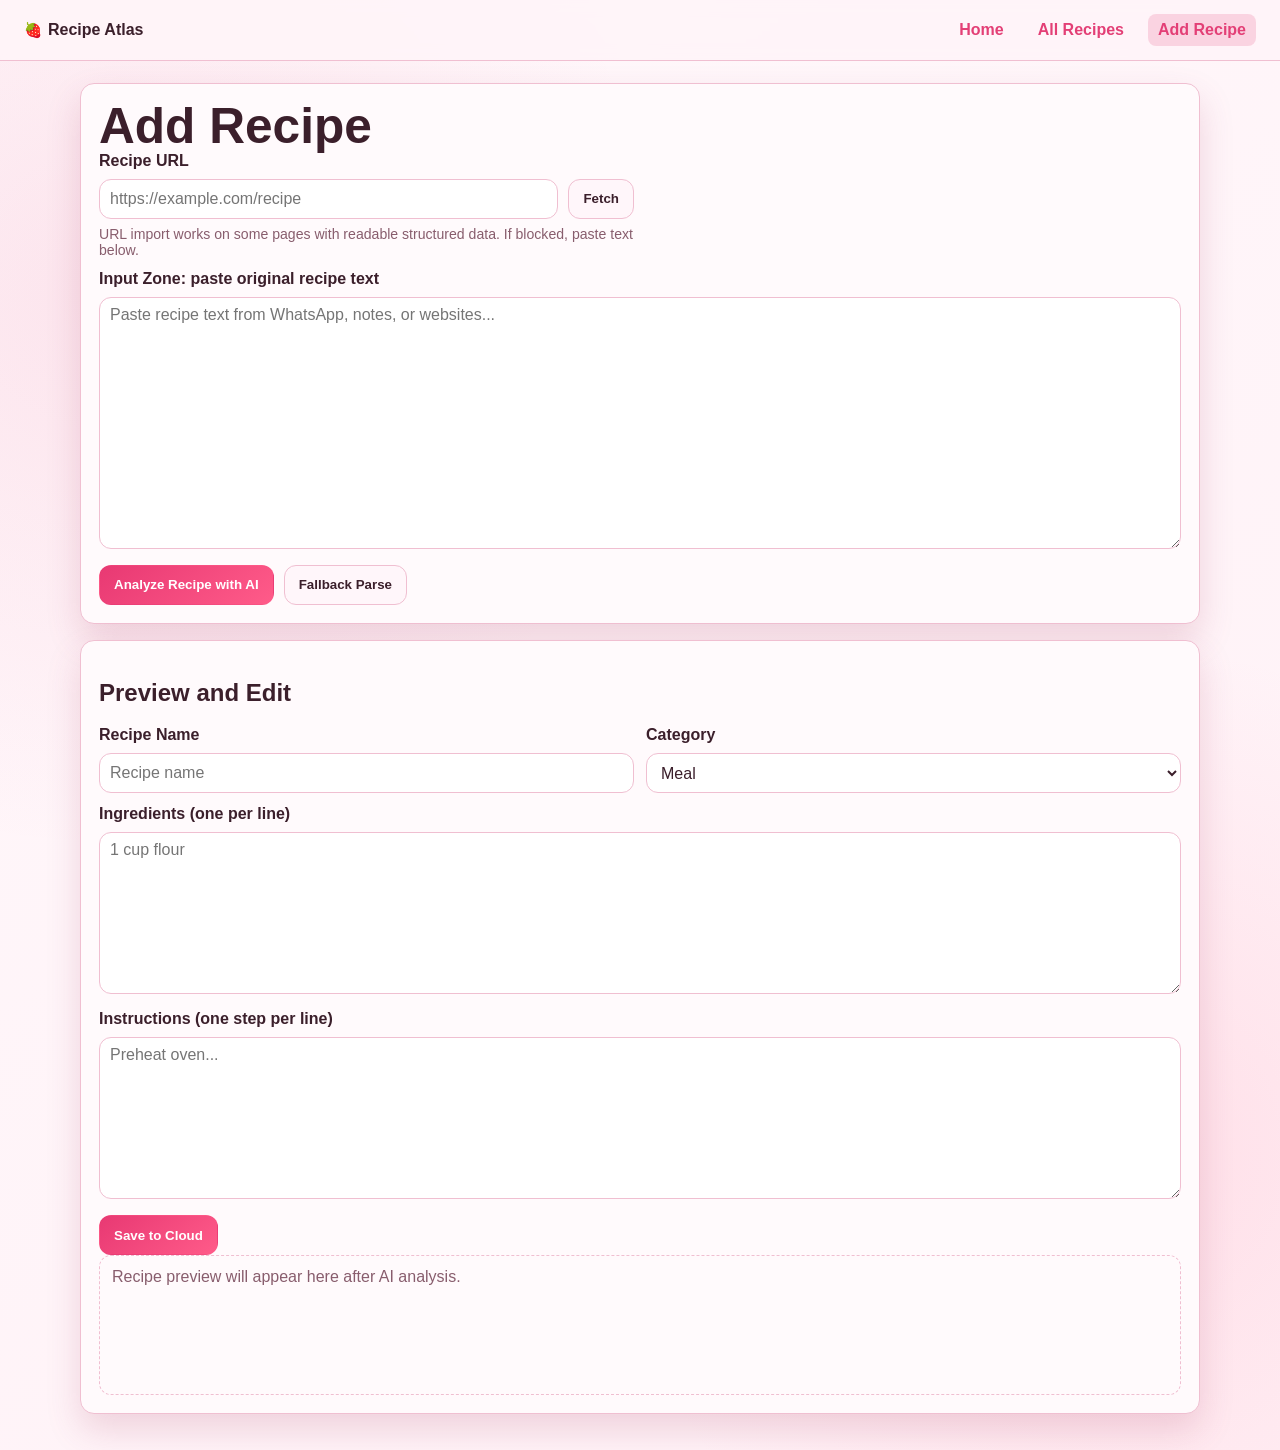
==== add-recipe.html @ dffe5b4d "Initial commit" ====
<!doctype html>
<html lang="en">
  <head>
    <meta charset="UTF-8" />
    <meta name="viewport" content="width=device-width, initial-scale=1.0" />
    <title>Recipe Atlas - Add Recipe</title>
    <link rel="stylesheet" href="styles.css" />
  </head>
  <body data-page="add">
    <header class="site-header">
      <a class="brand" href="index.html">Recipe Atlas</a>
      <nav class="site-nav">
        <a href="index.html">Home</a>
        <a href="recipes.html">All Recipes</a>
        <a class="active" href="add-recipe.html">Add Recipe</a>
      </nav>
    </header>

    <main class="container">
      <section class="panel">
        <div class="section-head">
          <h1>Add Recipe</h1>
        </div>
        <div class="add-grid">
          <div>
            <label for="recipeUrl">Recipe URL</label>
            <div class="inline-field">
              <input id="recipeUrl" type="url" placeholder="https://example.com/recipe" />
              <button id="fetchUrlBtn" class="btn btn-secondary" type="button">Fetch</button>
            </div>
            <p class="hint">
              URL import works on some pages with readable structured data. If blocked, paste text below.
            </p>
          </div>
          <div class="full">
            <label for="recipeSource">Input Zone: paste original recipe text</label>
            <textarea
              id="recipeSource"
              rows="13"
              placeholder="Paste recipe text from WhatsApp, notes, or websites..."
            ></textarea>
          </div>
          <div class="full actions">
            <button id="analyzeBtn" class="btn btn-primary" type="button">Analyze Recipe with AI</button>
            <button id="previewBtn" class="btn btn-secondary" type="button">Fallback Parse</button>
          </div>
        </div>
      </section>

      <section class="panel">
        <div class="section-head">
          <h2>Preview and Edit</h2>
        </div>
        <div class="add-grid">
          <div>
            <label for="recipeTitle">Recipe Name</label>
            <input id="recipeTitle" type="text" placeholder="Recipe name" />
          </div>
          <div>
            <label for="recipeCategory">Category</label>
            <select id="recipeCategory"></select>
          </div>
          <div class="full">
            <label for="ingredientsEditor">Ingredients (one per line)</label>
            <textarea id="ingredientsEditor" rows="8" placeholder="1 cup flour"></textarea>
          </div>
          <div class="full">
            <label for="stepsEditor">Instructions (one step per line)</label>
            <textarea id="stepsEditor" rows="8" placeholder="Preheat oven..."></textarea>
          </div>
          <div class="full actions">
            <button id="saveBtn" class="btn btn-primary" type="button">Save to Cloud</button>
          </div>
        </div>
        <div id="saveStatus" class="preview-box">Recipe preview will appear here after AI analysis.</div>
      </section>
    </main>

    <script src="sync-config.js"></script>
    <script src="app.js"></script>
  </body>
</html>
---- styles.css ----
:root {
  --bg: #fff1f6;
  --paper: #fffafc;
  --text: #3b1f2b;
  --muted: #885d6d;
  --line: #f0bfd1;
  --accent: #e33f76;
  --accent-2: #ff6a8e;
  --accent-soft: #ffd9e6;
  --seed: #ffd45d;
  --shadow: 0 16px 34px rgba(165, 63, 100, 0.18);
}

* {
  box-sizing: border-box;
}

body {
  margin: 0;
  color: var(--text);
  background:
    radial-gradient(circle at 10% 12%, rgba(255, 65, 104, 0.15) 1.2px, transparent 1.4px),
    radial-gradient(circle at 20% 24%, rgba(255, 65, 104, 0.12) 1.1px, transparent 1.3px),
    radial-gradient(circle at 86% 30%, rgba(255, 65, 104, 0.12) 1.1px, transparent 1.3px),
    radial-gradient(circle at 76% 86%, rgba(255, 65, 104, 0.14) 1.2px, transparent 1.4px),
    radial-gradient(circle at 8% 20%, rgba(227, 63, 118, 0.1), transparent 34%),
    radial-gradient(circle at 88% 80%, rgba(255, 106, 142, 0.14), transparent 32%),
    linear-gradient(145deg, #fff8fb, var(--bg));
  font-family: "Plus Jakarta Sans", "Segoe UI", Tahoma, sans-serif;
}

a {
  color: var(--accent);
  text-decoration: none;
}

.site-header {
  position: sticky;
  top: 0;
  z-index: 10;
  display: flex;
  justify-content: space-between;
  align-items: center;
  padding: 14px 24px;
  border-bottom: 1px solid var(--line);
  background: rgba(255, 244, 249, 0.9);
  backdrop-filter: blur(7px);
}

.brand {
  font-weight: 800;
  color: var(--text);
  display: inline-flex;
  align-items: center;
  gap: 6px;
}

.brand::before {
  content: "🍓";
  font-size: 0.92rem;
}

.site-nav {
  display: flex;
  gap: 14px;
  font-weight: 650;
}

.site-nav a {
  padding: 7px 10px;
  border-radius: 8px;
}

.site-nav a.active {
  background: rgba(227, 63, 118, 0.18);
}

.container {
  width: min(1120px, calc(100% - 28px));
  margin: 22px auto 36px;
  display: grid;
  gap: 16px;
}

.hero,
.panel {
  border: 1px solid var(--line);
  border-radius: 14px;
  background: var(--paper);
  box-shadow: var(--shadow);
  padding: 18px;
}

.hero h1,
.panel h1 {
  margin: 0;
  font-size: clamp(1.7rem, 4vw, 3.1rem);
  line-height: 1;
  letter-spacing: 0;
}

.hero p {
  max-width: 760px;
}

.hero {
  position: relative;
  overflow: hidden;
}

.hero::after {
  content: "";
  position: absolute;
  width: 180px;
  height: 180px;
  right: -36px;
  top: -48px;
  border-radius: 58% 42% 60% 40%;
  background:
    radial-gradient(circle at 30% 35%, var(--seed) 2px, transparent 3px),
    radial-gradient(circle at 60% 55%, var(--seed) 2px, transparent 3px),
    radial-gradient(circle at 45% 70%, var(--seed) 2px, transparent 3px),
    linear-gradient(165deg, #f25a8d, #db2d67);
  opacity: 0.78;
}

.eyebrow {
  margin: 0 0 8px;
  color: var(--accent-2);
  font-size: 0.78rem;
  text-transform: uppercase;
  font-weight: 800;
  letter-spacing: 0.08em;
}

.hero-actions,
.toolbar,
.actions {
  display: flex;
  flex-wrap: wrap;
  gap: 10px;
  align-items: center;
}

.btn {
  border: 1px solid transparent;
  border-radius: 12px;
  min-height: 40px;
  padding: 0 14px;
  font-weight: 700;
  cursor: pointer;
}

.btn-primary {
  color: #fff;
  background: linear-gradient(140deg, #e83973, #ff5b89);
}

.btn-secondary {
  border-color: var(--line);
  background: #fff6fa;
  color: var(--text);
}

.section-head {
  display: flex;
  justify-content: space-between;
  gap: 12px;
  align-items: center;
}

.stats-grid,
.recipe-grid {
  margin-top: 12px;
  display: grid;
  gap: 12px;
  grid-template-columns: repeat(auto-fill, minmax(220px, 1fr));
}

.stat-card,
.recipe-card,
.subpanel {
  border: 1px solid var(--line);
  border-radius: 12px;
  padding: 12px;
  background: #fff;
  position: relative;
}

.recipe-card::after {
  content: "";
  position: absolute;
  right: 10px;
  top: 10px;
  width: 8px;
  height: 8px;
  border-radius: 50%;
  background: #ff3f68;
  box-shadow:
    -8px 6px 0 #ff3f68,
    -3px 12px 0 #ff3f68;
  opacity: 0.75;
}

.stat-label {
  color: var(--muted);
  font-size: 0.85rem;
}

.stat-value {
  font-size: 1.4rem;
  font-weight: 800;
}

.tag {
  border-radius: 999px;
  border: 1px solid rgba(227, 63, 118, 0.3);
  color: var(--accent);
  font-weight: 700;
  font-size: 0.8rem;
  padding: 4px 9px;
  background: rgba(227, 63, 118, 0.1);
}

input,
select,
textarea {
  width: 100%;
  min-height: 40px;
  border: 1px solid var(--line);
  border-radius: 12px;
  padding: 8px 10px;
  font: inherit;
  color: var(--text);
  background: #fff;
}

textarea {
  resize: vertical;
}

label {
  display: grid;
  gap: 6px;
  font-weight: 650;
  margin-bottom: 9px;
}

.add-grid {
  display: grid;
  gap: 12px;
  grid-template-columns: repeat(2, minmax(0, 1fr));
}

.add-grid .full {
  grid-column: 1 / -1;
}

.inline-field {
  display: grid;
  grid-template-columns: 1fr auto;
  gap: 10px;
}

.hint {
  margin: 7px 0 0;
  color: var(--muted);
  font-size: 0.88rem;
}

.preview-box {
  border: 1px dashed var(--line);
  border-radius: 12px;
  min-height: 140px;
  padding: 12px;
  color: var(--muted);
}

.detail-grid {
  display: grid;
  gap: 12px;
  grid-template-columns: 1fr 1fr;
}

.list {
  margin: 0;
  padding-left: 18px;
  line-height: 1.5;
}

.step-item {
  margin-bottom: 10px;
}

.timer-actions {
  display: inline-flex;
  flex-wrap: wrap;
  gap: 6px;
  margin-left: 6px;
  vertical-align: middle;
}

.original-amount {
  color: var(--muted);
  opacity: 0.75;
  font-size: 0.9em;
}

.inline-label {
  font-weight: 700;
}

.timer-chip {
  margin-left: 0;
  min-height: 28px;
  padding: 0 9px;
  border: 1px solid var(--line);
  border-radius: 999px;
  background: #fff5fa;
  font-size: 0.8rem;
}

.timer-chip.reset {
  background: #fff;
}

.review-list {
  margin-top: 12px;
  display: grid;
  gap: 10px;
}

.review-card {
  border: 1px solid var(--line);
  border-radius: 12px;
  background: #fff;
  padding: 12px;
}

.review-card img {
  display: block;
  width: 100%;
  max-width: 280px;
  border-radius: 12px;
  margin-top: 8px;
}

.empty {
  border: 1px dashed var(--line);
  border-radius: 12px;
  padding: 14px;
  color: var(--muted);
}

@media (max-width: 900px) {
  .detail-grid,
  .add-grid {
    grid-template-columns: 1fr;
  }

  .site-header {
    flex-direction: column;
    align-items: start;
    gap: 8px;
  }
}
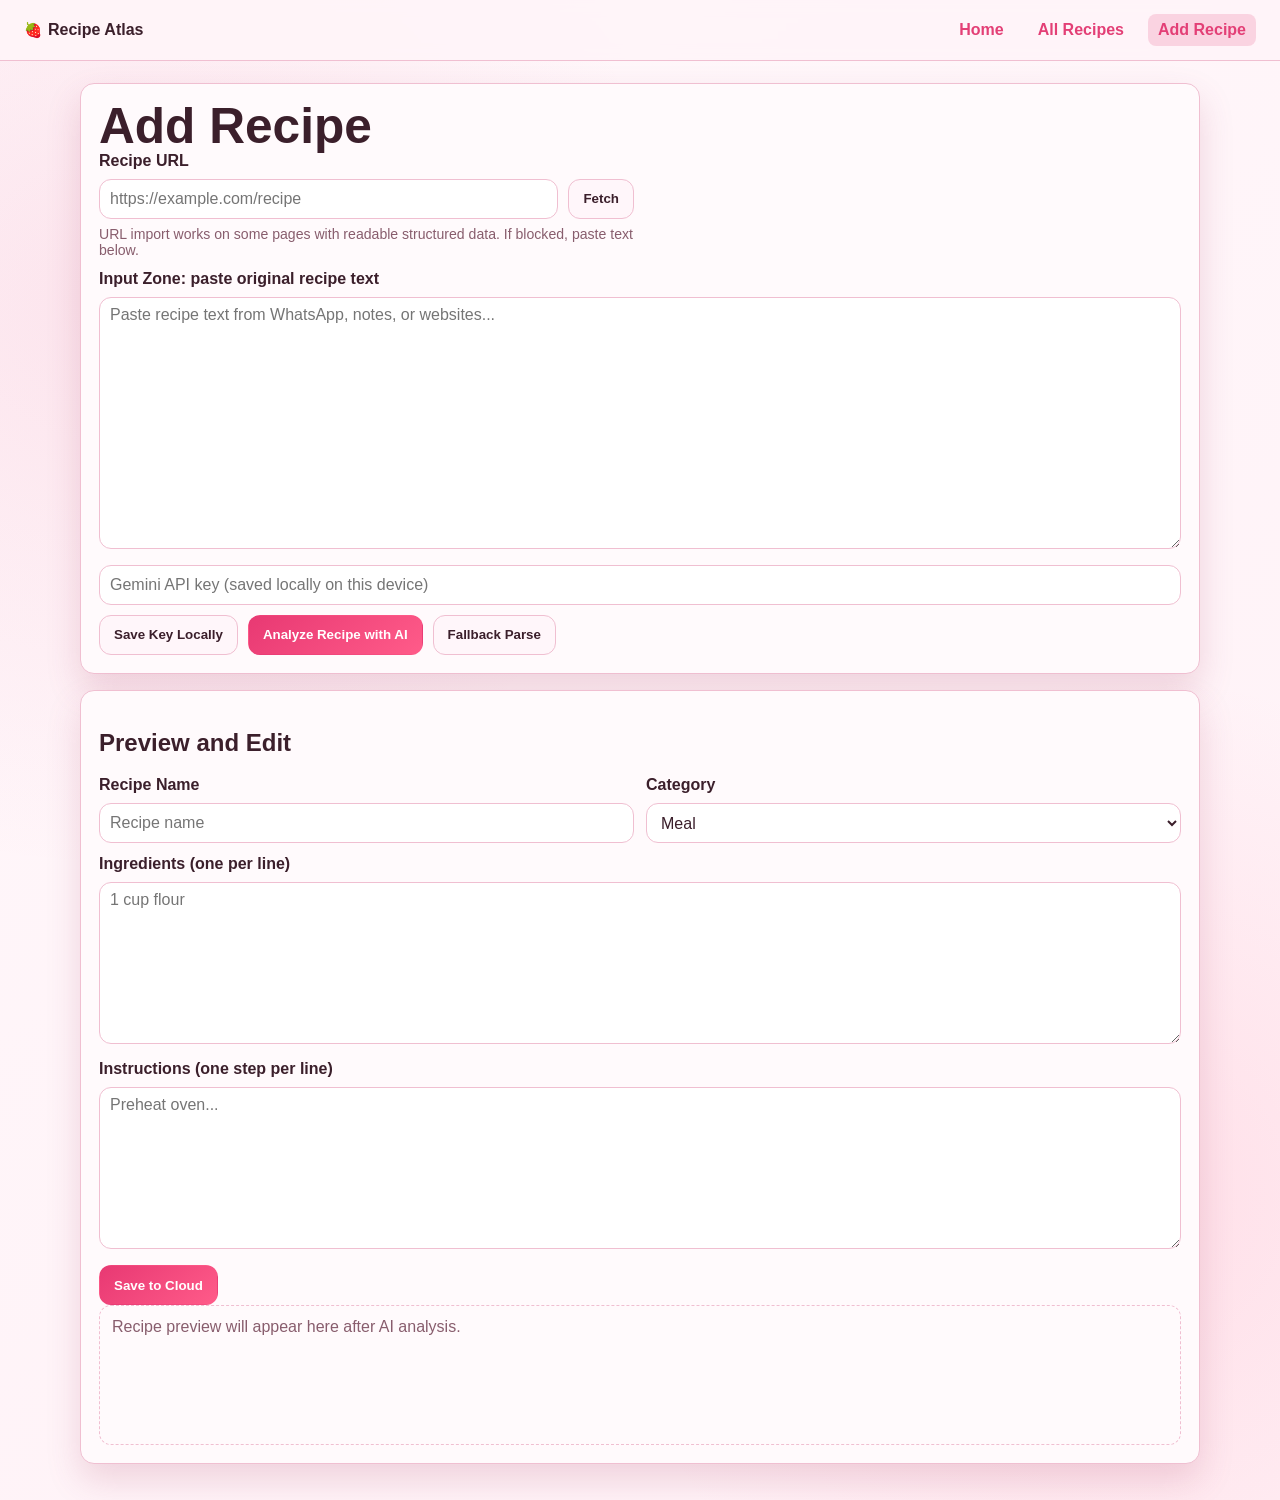
==== commit 06da1a0c: "CODEX FIXS" ====
--- a/add-recipe.html
+++ b/add-recipe.html
@@ -41,6 +41,8 @@
             ></textarea>
           </div>
           <div class="full actions">
+            <input id="geminiKeyInput" type="password" placeholder="Gemini API key (saved locally on this device)" />
+            <button id="saveGeminiKeyBtn" class="btn btn-secondary" type="button">Save Key Locally</button>
             <button id="analyzeBtn" class="btn btn-primary" type="button">Analyze Recipe with AI</button>
             <button id="previewBtn" class="btn btn-secondary" type="button">Fallback Parse</button>
           </div>
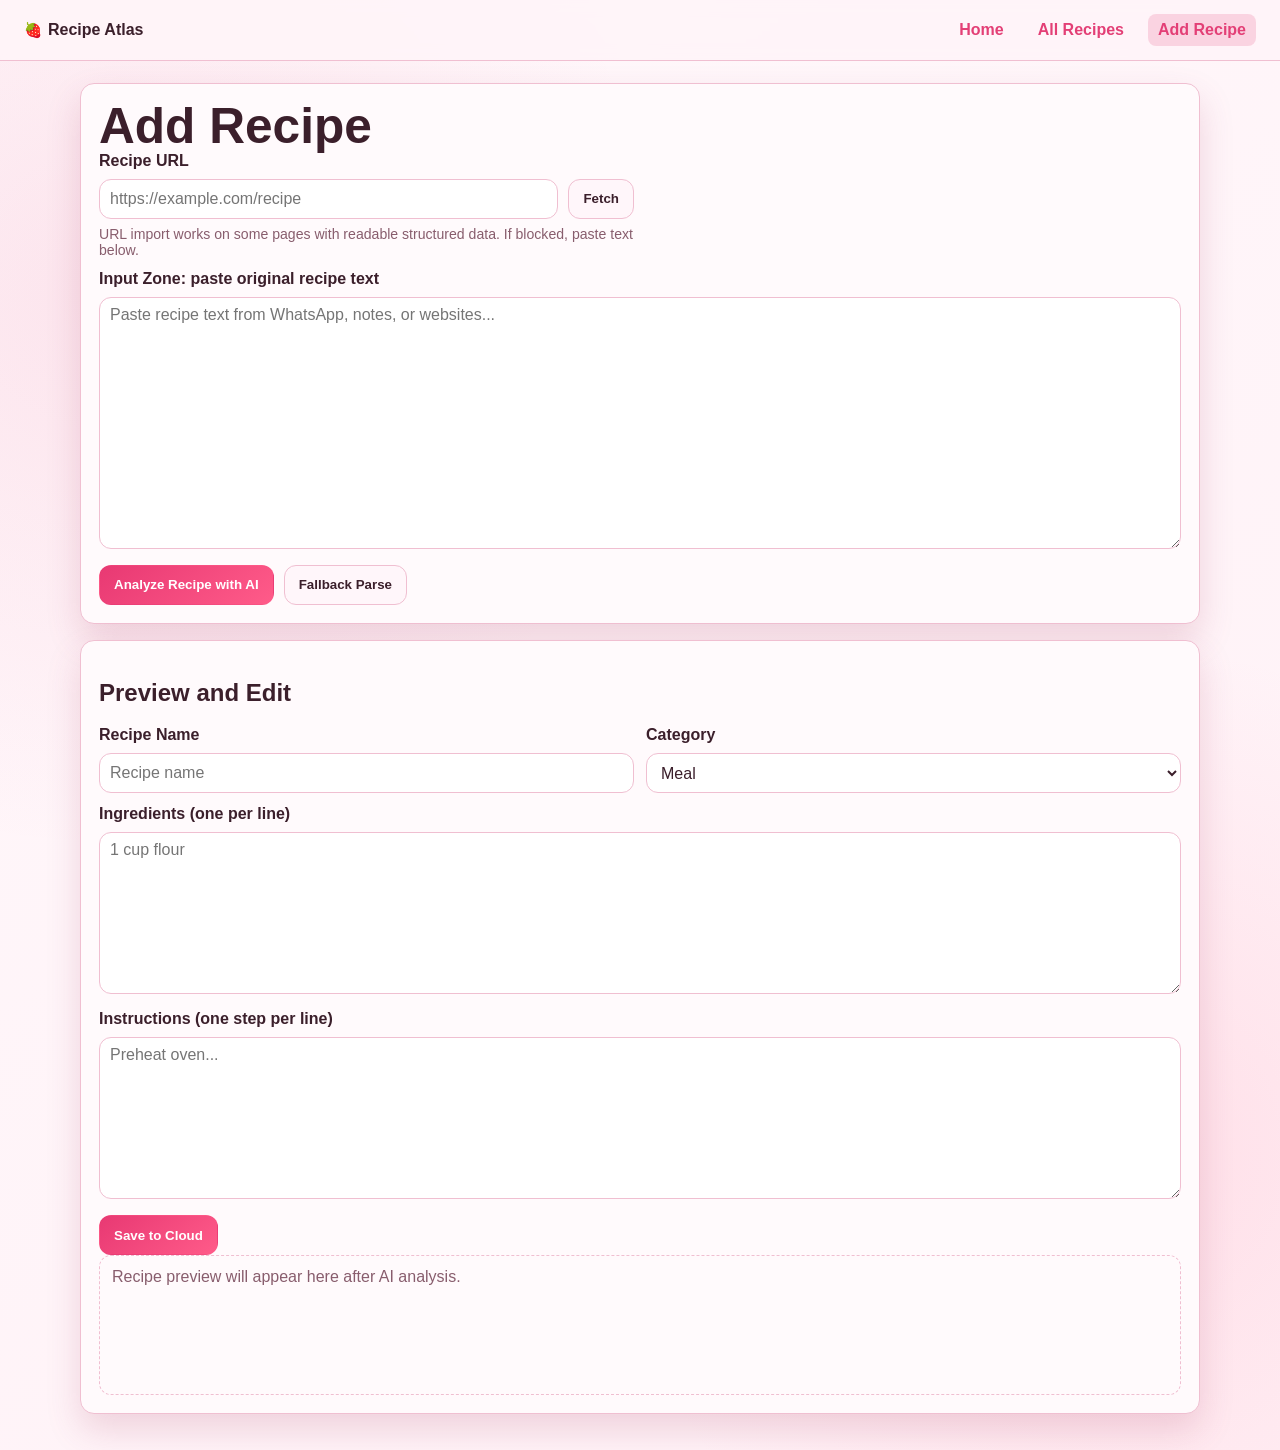
==== commit bf25a597: "CODEX FIXS" ====
--- a/add-recipe.html
+++ b/add-recipe.html
@@ -41,8 +41,6 @@
             ></textarea>
           </div>
           <div class="full actions">
-            <input id="geminiKeyInput" type="password" placeholder="Gemini API key (saved locally on this device)" />
-            <button id="saveGeminiKeyBtn" class="btn btn-secondary" type="button">Save Key Locally</button>
             <button id="analyzeBtn" class="btn btn-primary" type="button">Analyze Recipe with AI</button>
             <button id="previewBtn" class="btn btn-secondary" type="button">Fallback Parse</button>
           </div>
@@ -78,7 +76,6 @@
       </section>
     </main>
 
-    <script src="sync-config.js"></script>
     <script src="app.js"></script>
   </body>
 </html>
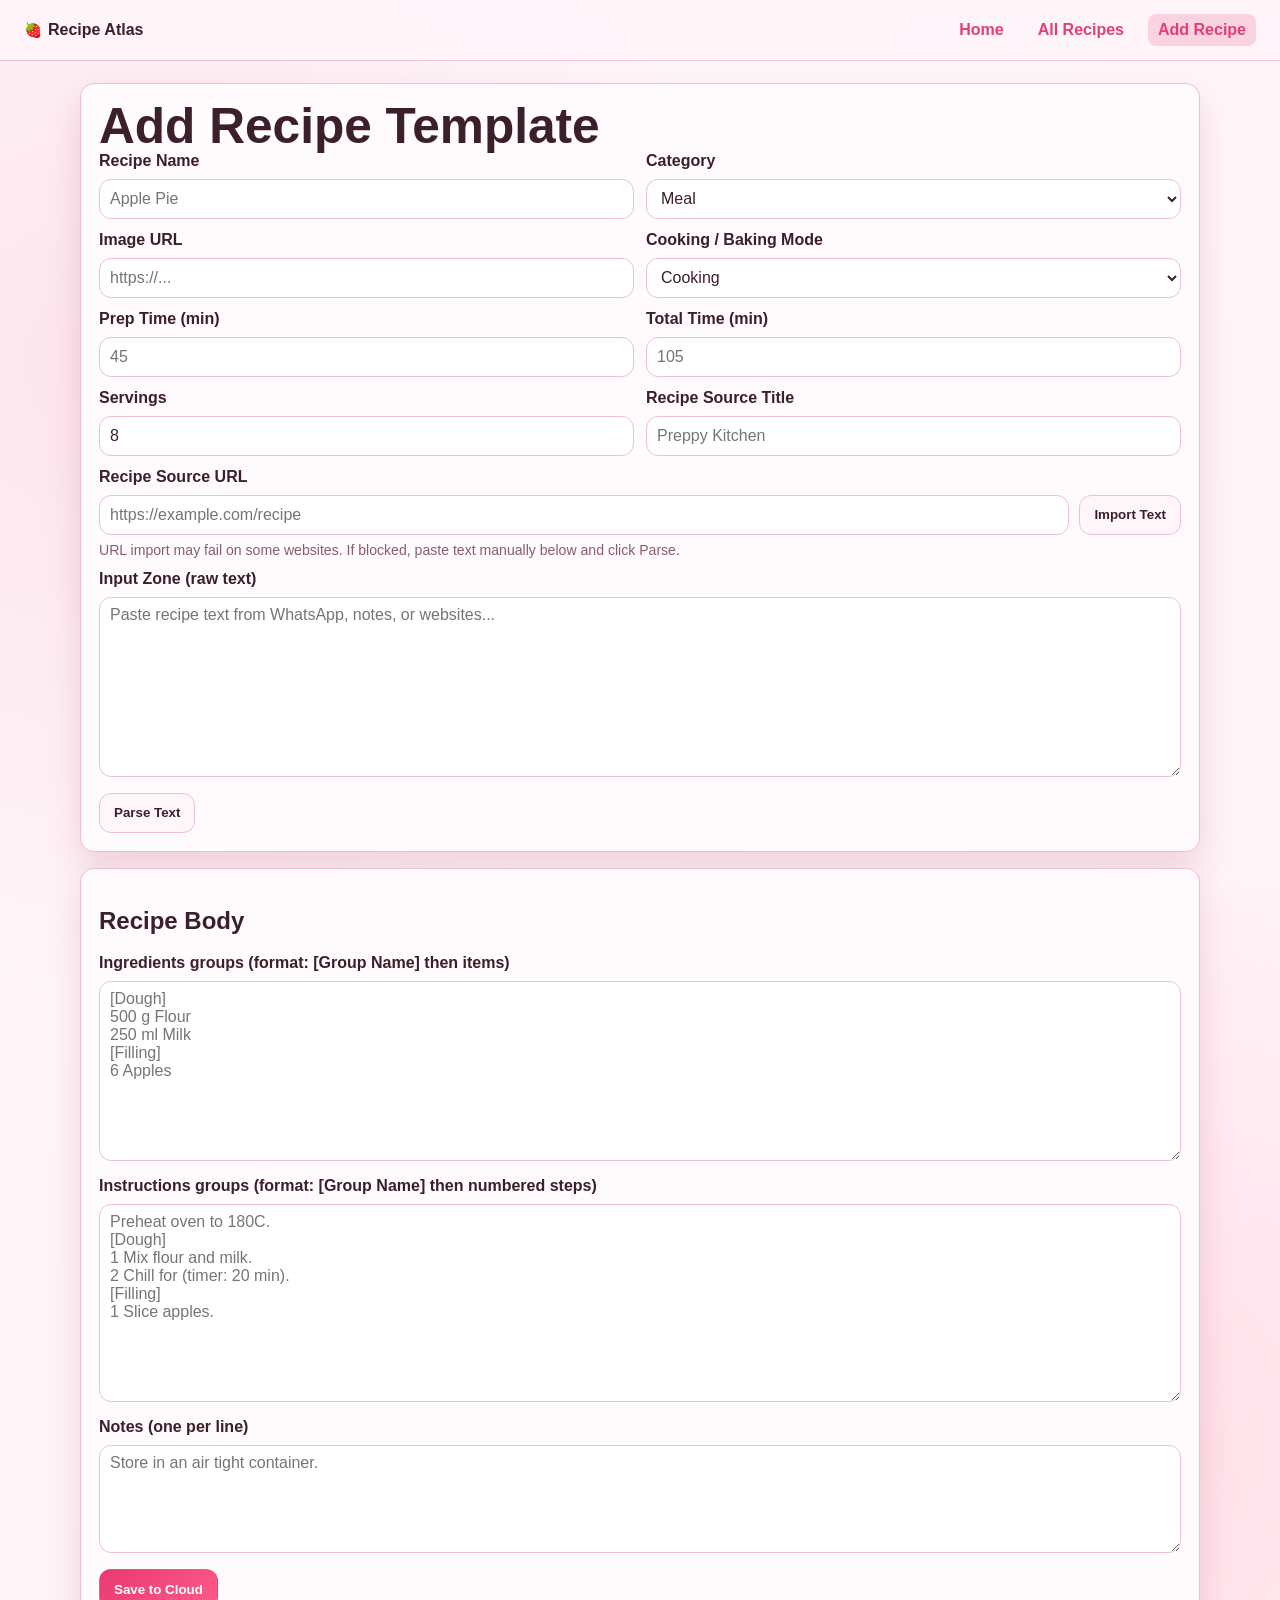
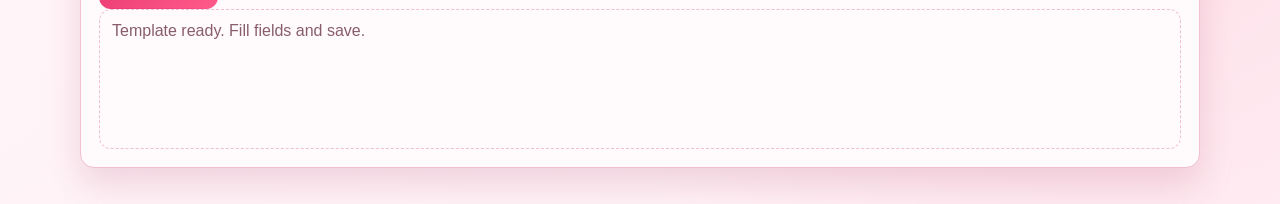
==== commit e7a55f95: "CODEX" ====
--- a/add-recipe.html
+++ b/add-recipe.html
@@ -19,60 +19,99 @@
     <main class="container">
       <section class="panel">
         <div class="section-head">
-          <h1>Add Recipe</h1>
+          <h1>Add Recipe Template</h1>
         </div>
         <div class="add-grid">
           <div>
-            <label for="recipeUrl">Recipe URL</label>
+            <label for="recipeTitle">Recipe Name</label>
+            <input id="recipeTitle" type="text" placeholder="Apple Pie" />
+          </div>
+          <div>
+            <label for="recipeCategory">Category</label>
+            <select id="recipeCategory"></select>
+          </div>
+          <div>
+            <label for="recipeImage">Image URL</label>
+            <input id="recipeImage" type="url" placeholder="https://..." />
+          </div>
+          <div>
+            <label for="recipeMode">Cooking / Baking Mode</label>
+            <select id="recipeMode">
+              <option value="Cooking">Cooking</option>
+              <option value="Baking">Baking</option>
+            </select>
+          </div>
+          <div>
+            <label for="prepTime">Prep Time (min)</label>
+            <input id="prepTime" type="number" min="0" placeholder="45" />
+          </div>
+          <div>
+            <label for="totalTime">Total Time (min)</label>
+            <input id="totalTime" type="number" min="0" placeholder="105" />
+          </div>
+          <div>
+            <label for="servingsBase">Servings</label>
+            <input id="servingsBase" type="number" min="1" value="8" />
+          </div>
+          <div>
+            <label for="recipeSourceTitle">Recipe Source Title</label>
+            <input id="recipeSourceTitle" type="text" placeholder="Preppy Kitchen" />
+          </div>
+          <div class="full">
+            <label for="recipeUrl">Recipe Source URL</label>
             <div class="inline-field">
               <input id="recipeUrl" type="url" placeholder="https://example.com/recipe" />
-              <button id="fetchUrlBtn" class="btn btn-secondary" type="button">Fetch</button>
+              <button id="fetchUrlBtn" class="btn btn-secondary" type="button">Import Text</button>
             </div>
             <p class="hint">
-              URL import works on some pages with readable structured data. If blocked, paste text below.
+              URL import may fail on some websites. If blocked, paste text manually below and click Parse.
             </p>
           </div>
           <div class="full">
-            <label for="recipeSource">Input Zone: paste original recipe text</label>
+            <label for="recipeSource">Input Zone (raw text)</label>
             <textarea
               id="recipeSource"
-              rows="13"
+              rows="9"
               placeholder="Paste recipe text from WhatsApp, notes, or websites..."
             ></textarea>
           </div>
           <div class="full actions">
-            <button id="analyzeBtn" class="btn btn-primary" type="button">Analyze Recipe with AI</button>
-            <button id="previewBtn" class="btn btn-secondary" type="button">Fallback Parse</button>
+            <button id="previewBtn" class="btn btn-secondary" type="button">Parse Text</button>
           </div>
         </div>
       </section>
 
       <section class="panel">
         <div class="section-head">
-          <h2>Preview and Edit</h2>
+          <h2>Recipe Body</h2>
         </div>
         <div class="add-grid">
-          <div>
-            <label for="recipeTitle">Recipe Name</label>
-            <input id="recipeTitle" type="text" placeholder="Recipe name" />
-          </div>
-          <div>
-            <label for="recipeCategory">Category</label>
-            <select id="recipeCategory"></select>
+          <div class="full">
+            <label for="ingredientsEditor">Ingredients groups (format: [Group Name] then items)</label>
+            <textarea id="ingredientsEditor" rows="9" placeholder="[Dough]
+500 g Flour
+250 ml Milk
+[Filling]
+6 Apples"></textarea>
           </div>
           <div class="full">
-            <label for="ingredientsEditor">Ingredients (one per line)</label>
-            <textarea id="ingredientsEditor" rows="8" placeholder="1 cup flour"></textarea>
+            <label for="stepsEditor">Instructions groups (format: [Group Name] then numbered steps)</label>
+            <textarea id="stepsEditor" rows="10" placeholder="Preheat oven to 180C.
+[Dough]
+1 Mix flour and milk.
+2 Chill for (timer: 20 min).
+[Filling]
+1 Slice apples."></textarea>
           </div>
           <div class="full">
-            <label for="stepsEditor">Instructions (one step per line)</label>
-            <textarea id="stepsEditor" rows="8" placeholder="Preheat oven..."></textarea>
+            <label for="notesEditor">Notes (one per line)</label>
+            <textarea id="notesEditor" rows="5" placeholder="Store in an air tight container."></textarea>
           </div>
           <div class="full actions">
             <button id="saveBtn" class="btn btn-primary" type="button">Save to Cloud</button>
           </div>
         </div>
-        <div id="saveStatus" class="preview-box">Recipe preview will appear here after AI analysis.</div>
+        <div id="saveStatus" class="preview-box">Template ready. Fill fields and save.</div>
       </section>
     </main>
 
--- a/styles.css
+++ b/styles.css
@@ -187,6 +187,14 @@
   position: relative;
 }
 
+.card-image {
+  width: 100%;
+  aspect-ratio: 4/3;
+  object-fit: cover;
+  border-radius: 10px;
+  margin-bottom: 10px;
+}
+
 .recipe-card::after {
   content: "";
   position: absolute;
@@ -288,6 +296,36 @@
   line-height: 1.5;
 }
 
+.group-title {
+  margin: 14px 0 6px;
+  font-size: 1rem;
+  color: #bf2d61;
+  letter-spacing: 0;
+}
+
+.recipe-hero {
+  margin: 14px 0;
+  display: grid;
+  grid-template-columns: 260px 1fr;
+  gap: 14px;
+  align-items: start;
+}
+
+.recipe-image {
+  width: 100%;
+  aspect-ratio: 4/5;
+  object-fit: cover;
+  border-radius: 12px;
+  border: 1px solid var(--line);
+}
+
+.recipe-meta {
+  border: 1px solid var(--line);
+  border-radius: 12px;
+  padding: 12px;
+  background: #fff9fc;
+}
+
 .step-item {
   margin-bottom: 10px;
 }
@@ -358,6 +396,10 @@
     grid-template-columns: 1fr;
   }
 
+  .recipe-hero {
+    grid-template-columns: 1fr;
+  }
+
   .site-header {
     flex-direction: column;
     align-items: start;
